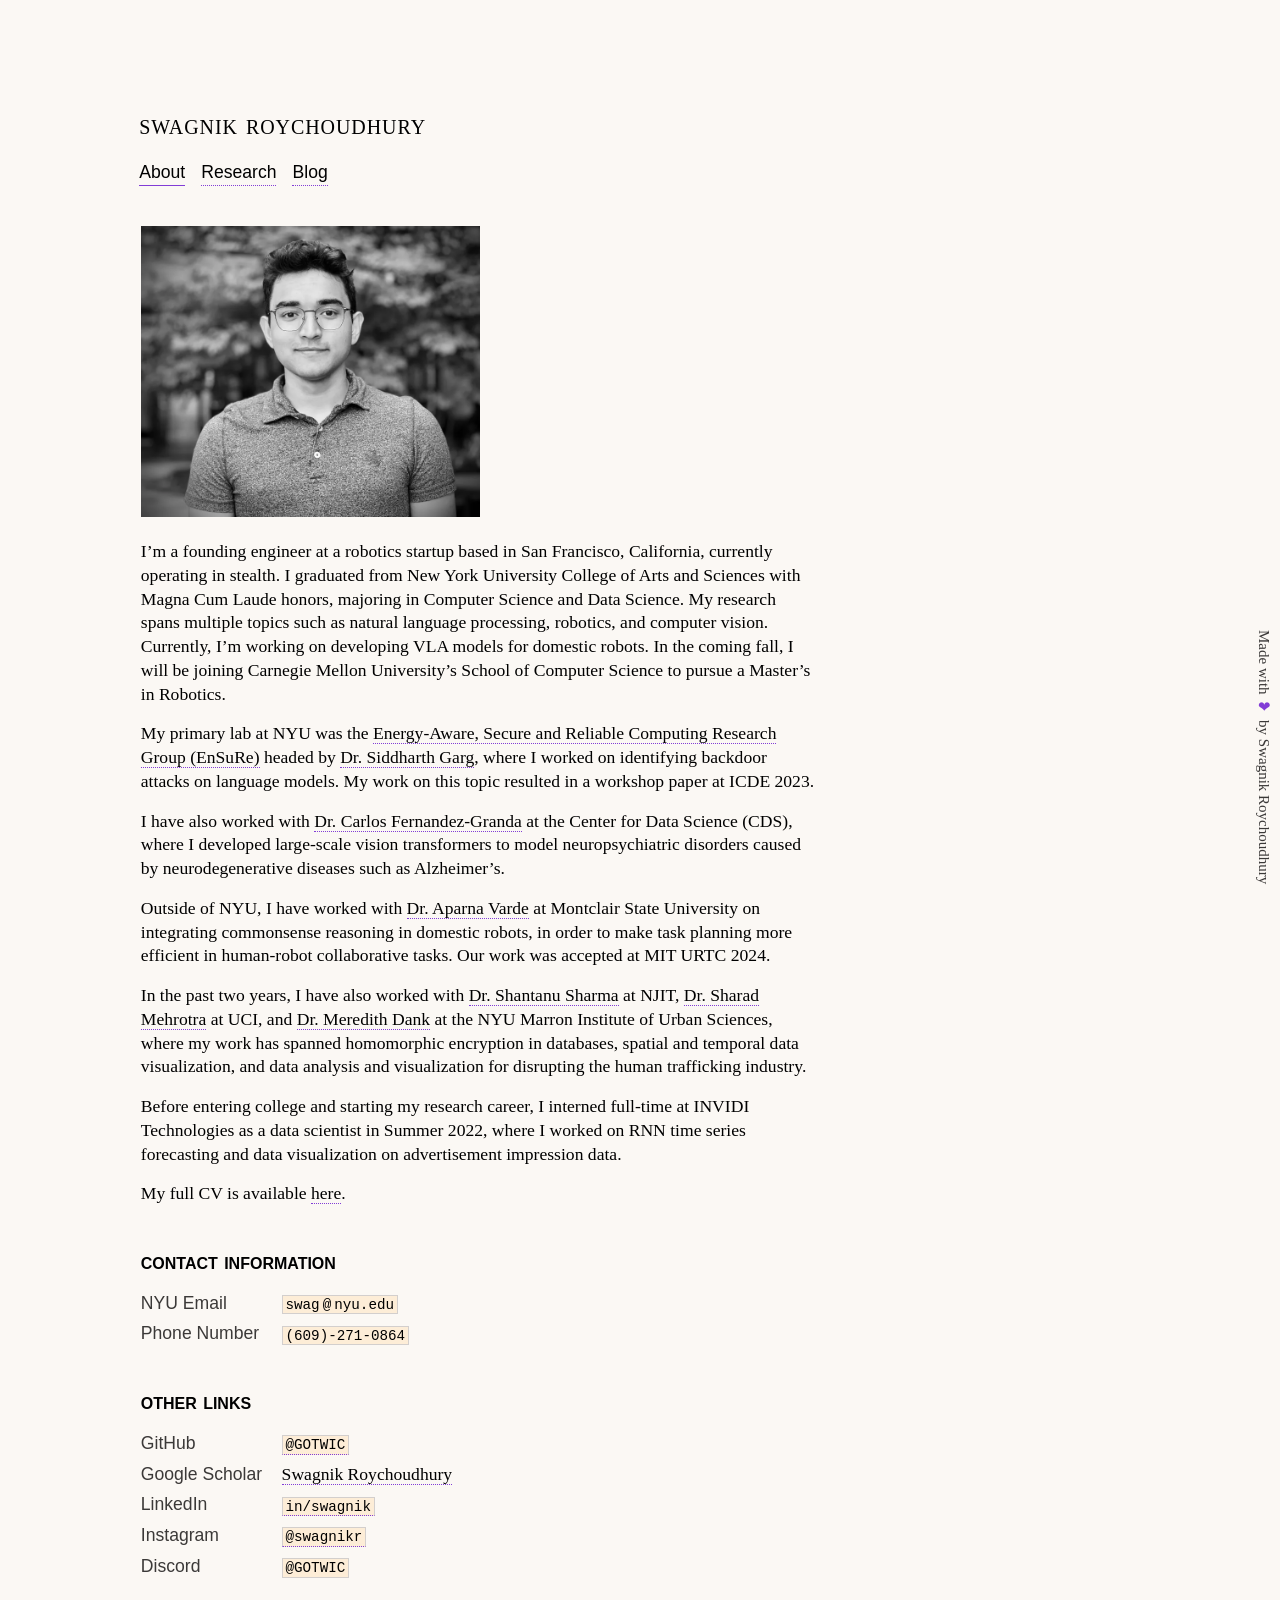
==== about/index.html @ 5b36ad72 "Fix broken links, mobile layout, blog panels; slim down assets - Fix broken/empty links on About and" ====
<!DOCTYPE html>
<html lang="en-us">

<head>
    <meta charset="utf-8">
    <meta name="viewport" content="width=device-width, initial-scale=1">
    <title>Swagnik • About</title>
    <meta name="description" content="Swagnik Roychoudhury: robotics, NLP and computer vision research. Master's in Robotics at Carnegie Mellon University.">
    <link rel="canonical" href="https://swagnik.org/about/">

    <meta name="theme-color" content="#fbf8f4" media="(prefers-color-scheme: light)">
    <meta name="theme-color" content="#181818" media="(prefers-color-scheme: dark)">
    <link rel="icon" href="../images/heart.ico" sizes="any">
    <link rel="apple-touch-icon" href="../images/apple-touch-icon.png">
    <meta name="apple-mobile-web-app-title" content="Swagnik Roychoudhury">
    <meta name="application-name" content="Swagnik Roychoudhury">

    <meta property="og:title" content="Swagnik Roychoudhury">
    <meta property="og:description" content="Robotics, NLP and computer vision research.">
    <meta property="og:type" content="website">
    <meta property="og:url" content="https://swagnik.org/about/">
    <meta property="og:image" content="https://swagnik.org/images/og-image.jpg">
    <meta name="twitter:card" content="summary_large_image">

    <link rel="stylesheet" href="../normalize.css">
    <link rel="stylesheet" href="../default.css">
</head>

<body>
    <header id="site-header">
        <h1 id="site-title"><a href="../about/" class="padded">Swagnik Roychoudhury</a></h1>
        <h1 id="site-title-small"><a href="../about/" class="padded">S.R.</a></h1>
        <nav class="header-links sans">
            <a href="../about/" class="padded" aria-current="page">About</a>
            <a href="../research/" class="padded">Research</a>
            <a href="../blog/" class="padded">Blog</a>
        </nav>
    </header>

    <main>
        <article>
            <figure class="full-width">
                <picture>
                    <source srcset="../images/bw1.webp" type="image/webp">
                    <img class="full-width-img" src="../images/bw1.jpg" width="800" height="688" decoding="async" alt="Swagnik Roychoudhury">
                </picture>
            </figure>

            <p>
                I&rsquo;m a founding engineer at a robotics startup based in San Francisco, California, currently operating in stealth.
                I graduated from New York University College of Arts and Sciences with Magna Cum Laude honors, majoring in Computer Science and Data Science.
                My research spans multiple topics such as natural language processing, robotics, and computer vision.
                Currently, I&rsquo;m working on developing VLA models for domestic robots.
                In the coming fall, I will be joining Carnegie Mellon University&rsquo;s School of Computer Science to pursue a Master&rsquo;s in Robotics.
            </p>

            <p>
                My primary lab at NYU was the <a href="https://wp.nyu.edu/ensure_group/">Energy-Aware, Secure and Reliable Computing Research Group (EnSuRe)</a> headed by <a href="https://wp.nyu.edu/ensure_group/pi/">Dr. Siddharth Garg</a>,
                where I worked on identifying backdoor attacks on language models. My work on this topic resulted in a workshop paper at ICDE 2023.
            </p>

            <p>
                I have also worked with <a href="https://math.nyu.edu/~cfgranda/">Dr. Carlos Fernandez-Granda</a> at the Center for Data Science (CDS),
                where I developed large-scale vision transformers to model neuropsychiatric disorders caused by neurodegenerative diseases such as Alzheimer&rsquo;s.
            </p>

            <p>
                Outside of NYU, I have worked with <a href="https://montclair-datascience.github.io/">Dr. Aparna Varde</a> at Montclair State University on integrating commonsense reasoning in domestic robots,
                in order to make task planning more efficient in human-robot collaborative tasks. Our work was accepted at MIT URTC 2024.
            </p>

            <p>
                In the past two years, I have also worked with <a href="https://web.njit.edu/~ss797/">Dr. Shantanu Sharma</a> at NJIT, <a href="https://www.ics.uci.edu/~sharad/">Dr. Sharad Mehrotra</a> at UCI, and <a href="https://marroninstitute.nyu.edu/people/meredith-dank">Dr. Meredith Dank</a> at the NYU Marron Institute of Urban Sciences,
                where my work has spanned homomorphic encryption in databases, spatial and temporal data visualization, and data analysis and visualization for disrupting the human trafficking industry.
            </p>

            <p>
                Before entering college and starting my research career, I interned full-time at INVIDI Technologies as a data scientist in Summer 2022, where I worked on RNN time series forecasting and data visualization on advertisement impression data.
            </p>

            <p>
                My full CV is available <a href="../files/documents/CV___Swagnik_Roychoudhury.pdf">here</a>.
            </p>

            <h2 id="contact-information">Contact Information</h2>
            <dl>
                <dt>NYU Email</dt>
                <dd><address><code>swag<span class="at-space">@</span>nyu.edu</code></address></dd>
                <dt>Phone Number</dt>
                <dd><address><code>(609)-271-0864</code></address></dd>
            </dl>

            <h2 id="other-links">Other Links</h2>
            <dl>
                <dt>GitHub</dt>
                <dd><a rel="noopener noreferrer" target="_blank" href="https://github.com/GOTWIC"><code>@GOTWIC</code></a></dd>
                <dt>Google Scholar</dt>
                <dd><a rel="noopener noreferrer" target="_blank" href="https://scholar.google.com/citations?hl=en&amp;user=ASw5mxEAAAAJ">Swagnik Roychoudhury</a></dd>
                <dt>LinkedIn</dt>
                <dd><a rel="noopener noreferrer" target="_blank" href="https://linkedin.com/in/swagnik"><code>in/swagnik</code></a></dd>
                <dt>Instagram</dt>
                <dd><a rel="noopener noreferrer" target="_blank" href="https://instagram.com/swagnikr"><code>@swagnikr</code></a></dd>
                <dt>Discord</dt>
                <dd><code>@GOTWIC</code></dd>
            </dl>
        </article>
    </main>

    <div class="rotated-text-container" aria-hidden="true">
        <p>Made with <span class="heart">❤</span> by Swagnik Roychoudhury</p>
    </div>
</body>

</html>
---- default.css ----
/* ---------- Fonts ---------- */

@font-face {
    font-family: "Cochineal";
    src: url('files/Cochineal/cochineal-roman.woff2') format('woff2');
    font-weight: normal;
    font-style: normal;
    font-display: swap;
}

@font-face {
    font-family: "Cochineal";
    src: url('files/Cochineal/cochineal-italic.woff2') format('woff2');
    font-weight: normal;
    font-style: italic;
    font-display: swap;
}

@font-face {
    font-family: "Cochineal";
    src: url('files/Cochineal/cochineal-bold.woff2') format('woff2');
    font-weight: bold;
    font-style: normal;
    font-display: swap;
}

@font-face {
    font-family: "Cochineal";
    src: url('files/Cochineal/cochineal-bolditalic.woff2') format('woff2');
    font-weight: bold;
    font-style: italic;
    font-display: swap;
}

@font-face {
    font-family: "Heliotrope";
    src: url('files/Heliotrope/heliotrope_ot_4_medium.woff2') format('woff2');
    font-weight: normal;
    font-style: normal;
    font-display: swap;
}

@font-face {
    font-family: "Heliotrope";
    src: url('files/Heliotrope/heliotrope_ot_4_medium_italic.woff2') format('woff2');
    font-weight: normal;
    font-style: italic;
    font-display: swap;
}

@font-face {
    font-family: "Heliotrope";
    src: url('files/Heliotrope/heliotrope_ot_6_semibold.woff2') format('woff2');
    font-weight: bold;
    font-style: normal;
    font-display: swap;
}

@font-face {
    font-family: "Heliotrope";
    src: url('files/Heliotrope/heliotrope_ot_6_semibold_italic.woff2') format('woff2');
    font-weight: bold;
    font-style: italic;
    font-display: swap;
}

@font-face {
    font-family: "Berkeley Mono";
    src: url('files/Berkeley/BerkeleyMono-Regular.woff2') format('woff2');
    font-weight: normal;
    font-style: normal;
    font-display: swap;
}

@font-face {
    font-family: "Berkeley Mono";
    src: url('files/Berkeley/BerkeleyMono-Italic.woff2') format('woff2');
    font-weight: normal;
    font-style: italic;
    font-display: swap;
}

@font-face {
    font-family: "Berkeley Mono";
    src: url('files/Berkeley/BerkeleyMono-Bold.woff2') format('woff2');
    font-weight: bold;
    font-style: normal;
    font-display: swap;
}

@font-face {
    font-family: "Berkeley Mono";
    src: url('files/Berkeley/BerkeleyMono-BoldItalic.woff2') format('woff2');
    font-weight: bold;
    font-style: italic;
    font-display: swap;
}

/* ---------- Theme ---------- */

:root {
    --page-width: 45rem;

    --sans-font: 'Heliotrope', sans-serif;
    --body-font: 'Cochineal', serif;
    --mono-font: 'Berkeley Mono', monospace;

    /* Light (default) */
    --foreground: #000;
    --background: #fbf8f4;
    --secondary: #3b3938;
    --tertiary: #d3cfcd;
    --accent: #823dd6;
    --accent-faint: #fdedd7;
    --scrollbar-track: #ece6df;
    --scrollbar-thumb: #c9bfd3;
    --scrollbar-thumb-hover: #b3a5c1;
}

@media (prefers-color-scheme: dark) {
    :root {
        --foreground: #ddd;
        --background: #181818;
        --secondary: #a2a29d;
        --tertiary: #494248;
        --accent: #a358ff;
        --accent-faint: #2f2035;
        --scrollbar-track: #12001b;
        --scrollbar-thumb: #493b50;
        --scrollbar-thumb-hover: #3a2f40;
    }
}

html {
    background-color: var(--accent-faint);
}

body {
    color: var(--foreground);
    background-color: var(--background);
    font-family: var(--body-font);
    font-size: 1.1rem;
    line-height: 1.35;
}

.secondary {
    color: var(--secondary);
    font-family: var(--sans-font);
}

.sans {
    font-family: var(--sans-font);
    font-style: normal;
}

code {
    padding: 0.05em 0.2em;
    font-size: 0.81em;
    font-family: var(--mono-font);
    line-height: 1em;
    vertical-align: baseline;
    background-color: var(--accent-faint);
    border: solid 1px var(--tertiary);
}

a code {
    border-bottom: dotted 1px var(--accent);
}

/* ---------- Layout ---------- */

html, body {
    margin: 0;
    padding: 0;
}

body {
    display: grid;
    row-gap: 2.5rem;
    grid-template-columns:
          7.5rem
        [content-start] minmax(0, var(--page-width)) [content-end]
          1fr;
    grid-template-rows: auto 1fr auto;
    min-height: 100vh;
}

header#site-header {
    margin: 0;
    margin-top: 5em;
    height: min-content;
    padding-left: 1.2rem;
    padding-right: 1.2rem;
}

header#site-header, body > main {
    grid-column: content;
    min-width: 0;
}

body > main > article {
    display: grid;
    grid-template-columns:
        [wide-start] 1.3rem
        [main-start] minmax(0, 1fr) [main-end]
          1.3rem [wide-end];
    row-gap: 1rem;
    min-width: 0;
    overflow-x: hidden;
}

body > main > article > * {
    grid-column: main;
    margin-top: 0;
    margin-bottom: 0;
}

figure.full-width {
    display: contents;
}

figure.full-width > * {
    grid-column: main;
}

.full-width-img {
    width: 50%;
    height: auto;
}

@media all and (max-width: 60em) {
    body {
        row-gap: 2rem;
        grid-template-columns:
              1fr
            [content-start] minmax(0, var(--page-width)) [content-end]
              1fr;
    }
}

@media all and (max-width: 45em) {
    body {
        row-gap: 1.3rem;
        grid-template-columns: [content-start] 1fr [content-end];
    }
}

/* ---------- Typography ---------- */

h1, h2, h3 {
    line-height: 1.25;
    font-family: var(--sans-font);
    font-weight: 600;
}

h1 {
    font-size: 1.6em;
    font-family: var(--body-font);
}

article header h1 {
    margin: 0;
}

h2 {
    margin: 0;
    margin-top: 25px !important;
    text-transform: lowercase;
    font-variant: small-caps;
    font-size: 1.3em;
}

p:first-child {
    margin-top: 0;
}

p:last-child {
    margin-bottom: 0;
}

img {
    max-width: 100%;
}

ul, ol {
    display: flex;
    flex-direction: column;
    gap: 1.1ex;
    padding-inline-start: 1em;
}

address {
    font-style: inherit;
    display: inline;
}

/* Email addresses in dl's */
address > code {
    overflow-wrap: anywhere;
}

span.at-space {
    padding: 0 3px;
}

/* ---------- Links ---------- */

a {
    text-decoration: none;
    color: var(--foreground);
    border-bottom: dotted 1.5px var(--accent);
}

a:hover, a:focus-visible {
    border-bottom: none;
    background-color: var(--accent-faint);
}

a[target="_blank"] {
    cursor: alias;
}

/* ---------- Site header ---------- */

#site-title, #site-title-small {
    text-transform: lowercase;
    font-variant: small-caps;
    letter-spacing: 0.7pt;
}

#site-title-small {
    display: none;
}

#site-title > a {
    color: inherit;
    border-bottom: none;
    font-weight: normal;
}

nav {
    display: inline-flex;
    flex-wrap: wrap;
    gap: 6px;
    font-weight: 500;
}

a.padded {
    margin-right: 10px;
}

a.padded:hover {
    padding-left: 5px;
    padding-right: 5px;
    border-radius: 3px;
    margin-left: -5px;
    margin-right: 5px;
}

a[aria-current="page"] {
    border-bottom-style: solid;
}

/* ---------- Definition lists (contact / links) ---------- */

dl {
    display: grid;
    grid-template-columns: 8em auto;
    row-gap: 7px;
}

dl dt {
    color: var(--secondary);
    font-family: var(--sans-font);
    font-weight: normal;
}

dl dd {
    margin-left: 0;
}

/* ---------- Feed lists (publications, blog) ---------- */

.feed-list {
    display: block;
    list-style-type: none;
    padding-left: 0;
}

.feed-list > li {
    display: grid;
    grid-template-columns: auto 1fr;
    align-items: baseline;
    column-gap: 10px;
    margin-bottom: 0.2em;
}

.date {
    font-size: 0.81em;
    font-family: var(--mono-font);
    line-height: 1em;
    color: var(--secondary);
    white-space: nowrap;
    margin-right: 1em;
}

.venue {
    margin: 0 3px;
}

/* ---------- Footer ("Made with ❤") ---------- */

.rotated-text-container {
    position: fixed;
    right: 0.4rem;
    bottom: 1rem;
    writing-mode: vertical-rl;
    white-space: nowrap;
    font-size: 15px;
    color: var(--secondary);
    z-index: 2000;
    pointer-events: none;
}

.rotated-text-container p {
    margin: 0;
}

.heart {
    color: var(--accent);
}

/* ---------- Scrollbar ---------- */

::-webkit-scrollbar {
    width: 10px;
}

::-webkit-scrollbar-track {
    background: var(--scrollbar-track);
}

::-webkit-scrollbar-thumb {
    background: var(--scrollbar-thumb);
}

::-webkit-scrollbar-thumb:hover {
    background: var(--scrollbar-thumb-hover);
}

/* ---------- Blog side panels ---------- */

.sidebar {
    box-sizing: border-box;
    position: fixed;
    top: 0;
    right: 0;
    width: 50%;
    height: 100%;
    padding: 5rem 5rem 4rem 8rem;
    overflow-y: auto;
    background-color: var(--background);
    box-shadow: -2px 0 5px rgba(0, 0, 0, 0.5);
    z-index: 1000;
    transform: translateX(100%);
    visibility: hidden;
    transition: transform 0.7s ease, visibility 0s linear 0.7s;
}

.sidebar.active {
    transform: none;
    visibility: visible;
    transition: transform 0.7s ease;
}

.sidebar h1 {
    font-size: 4rem;
    font-weight: bold;
    line-height: 1.2;
    margin-top: 0;
}

.sidebar p {
    font-size: 1.5rem;
    margin: 3rem 1rem 1rem 0;
    line-height: 1.6;
}

.sidebar li {
    font-size: 1.3rem;
    margin-bottom: 1rem;
    margin-left: 2rem;
    line-height: 1.3;
}

.sidebar-close {
    position: absolute;
    top: 1.5rem;
    right: 1.5rem;
    font: inherit;
    font-size: 2rem;
    line-height: 1;
    color: var(--secondary);
    background: none;
    border: none;
    cursor: pointer;
    padding: 0.2em 0.4em;
    border-radius: 3px;
}

.sidebar-close:hover, .sidebar-close:focus-visible {
    color: var(--foreground);
    background-color: var(--accent-faint);
}

@media (prefers-reduced-motion: reduce) {
    .sidebar, .sidebar.active {
        transition: none;
    }
}

/* ---------- Narrow screens ---------- */

@media all and (max-width: 60em) {
    dl {
        grid-template-columns: auto;
    }

    dl dd {
        margin-left: 2em;
    }

    header#site-header {
        margin-top: 60px;
        padding-top: 10px;
        padding-bottom: 10px;
        border-bottom: solid 2px var(--tertiary);
        display: flex;
        justify-content: space-between;
    }

    header#site-header #site-title {
        display: inline-block;
        vertical-align: text-top;
        margin: 0;
        font-size: 1em;
        text-transform: uppercase;
    }

    header#site-header a {
        border-bottom: none;
    }

    #site-title a {
        font-weight: bold;
    }

    .sidebar {
        width: 80%;
        padding: 4rem 2.5rem 3rem 3rem;
    }

    .sidebar h1 {
        font-size: 2.6rem;
    }
}

@media all and (max-width: 45em) {
    body {
        font-size: 1rem;
    }

    header#site-header {
        margin-top: 0;
    }

    header#site-header #site-title {
        display: none;
    }

    header#site-header #site-title-small {
        display: inline-block;
        vertical-align: text-top;
        margin: 0;
        font-size: 1em;
        text-transform: none;
        font-weight: bold;
    }

    .feed-list > li {
        display: block;
        margin-bottom: 0.8em;
    }

    .date {
        display: block;
        margin-bottom: 0.25em;
    }

    .rotated-text-container {
        display: none;
    }

    .sidebar {
        width: 100%;
        padding: 3.5rem 1.3rem 2.5rem;
    }

    .sidebar h1 {
        font-size: 2rem;
    }

    .sidebar p {
        font-size: 1.15rem;
        margin-top: 1.5rem;
        margin-right: 0;
    }

    .sidebar li {
        font-size: 1.05rem;
        margin-left: 0.5rem;
    }

    .sidebar-close {
        top: 0.8rem;
        right: 0.8rem;
    }
}
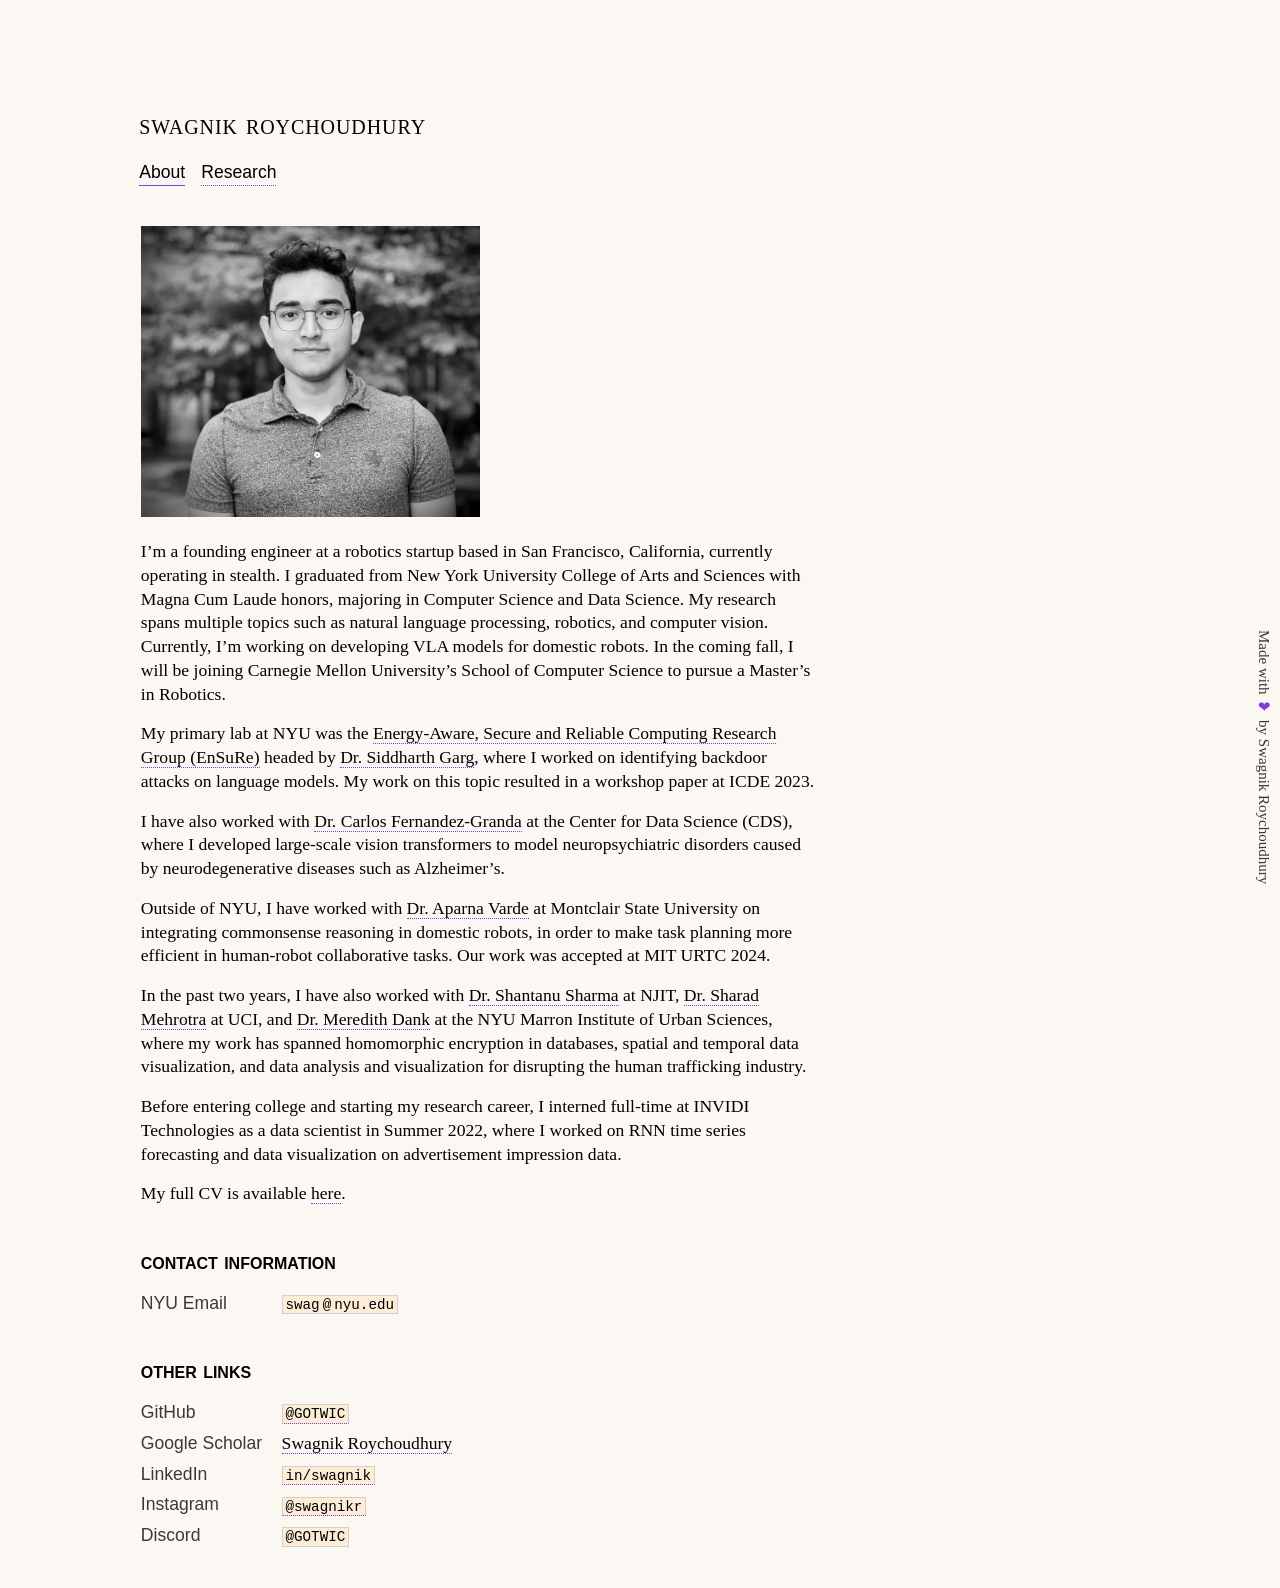
==== commit b1e3ea46: "Hide blog link, remove phone number, update CV - Remove Blog from the nav on all pages; noindex the " ====
--- a/about/index.html
+++ b/about/index.html
@@ -33,7 +33,6 @@
         <nav class="header-links sans">
             <a href="../about/" class="padded" aria-current="page">About</a>
             <a href="../research/" class="padded">Research</a>
-            <a href="../blog/" class="padded">Blog</a>
         </nav>
     </header>
 
@@ -86,8 +85,6 @@
             <dl>
                 <dt>NYU Email</dt>
                 <dd><address><code>swag<span class="at-space">@</span>nyu.edu</code></address></dd>
-                <dt>Phone Number</dt>
-                <dd><address><code>(609)-271-0864</code></address></dd>
             </dl>
 
             <h2 id="other-links">Other Links</h2>
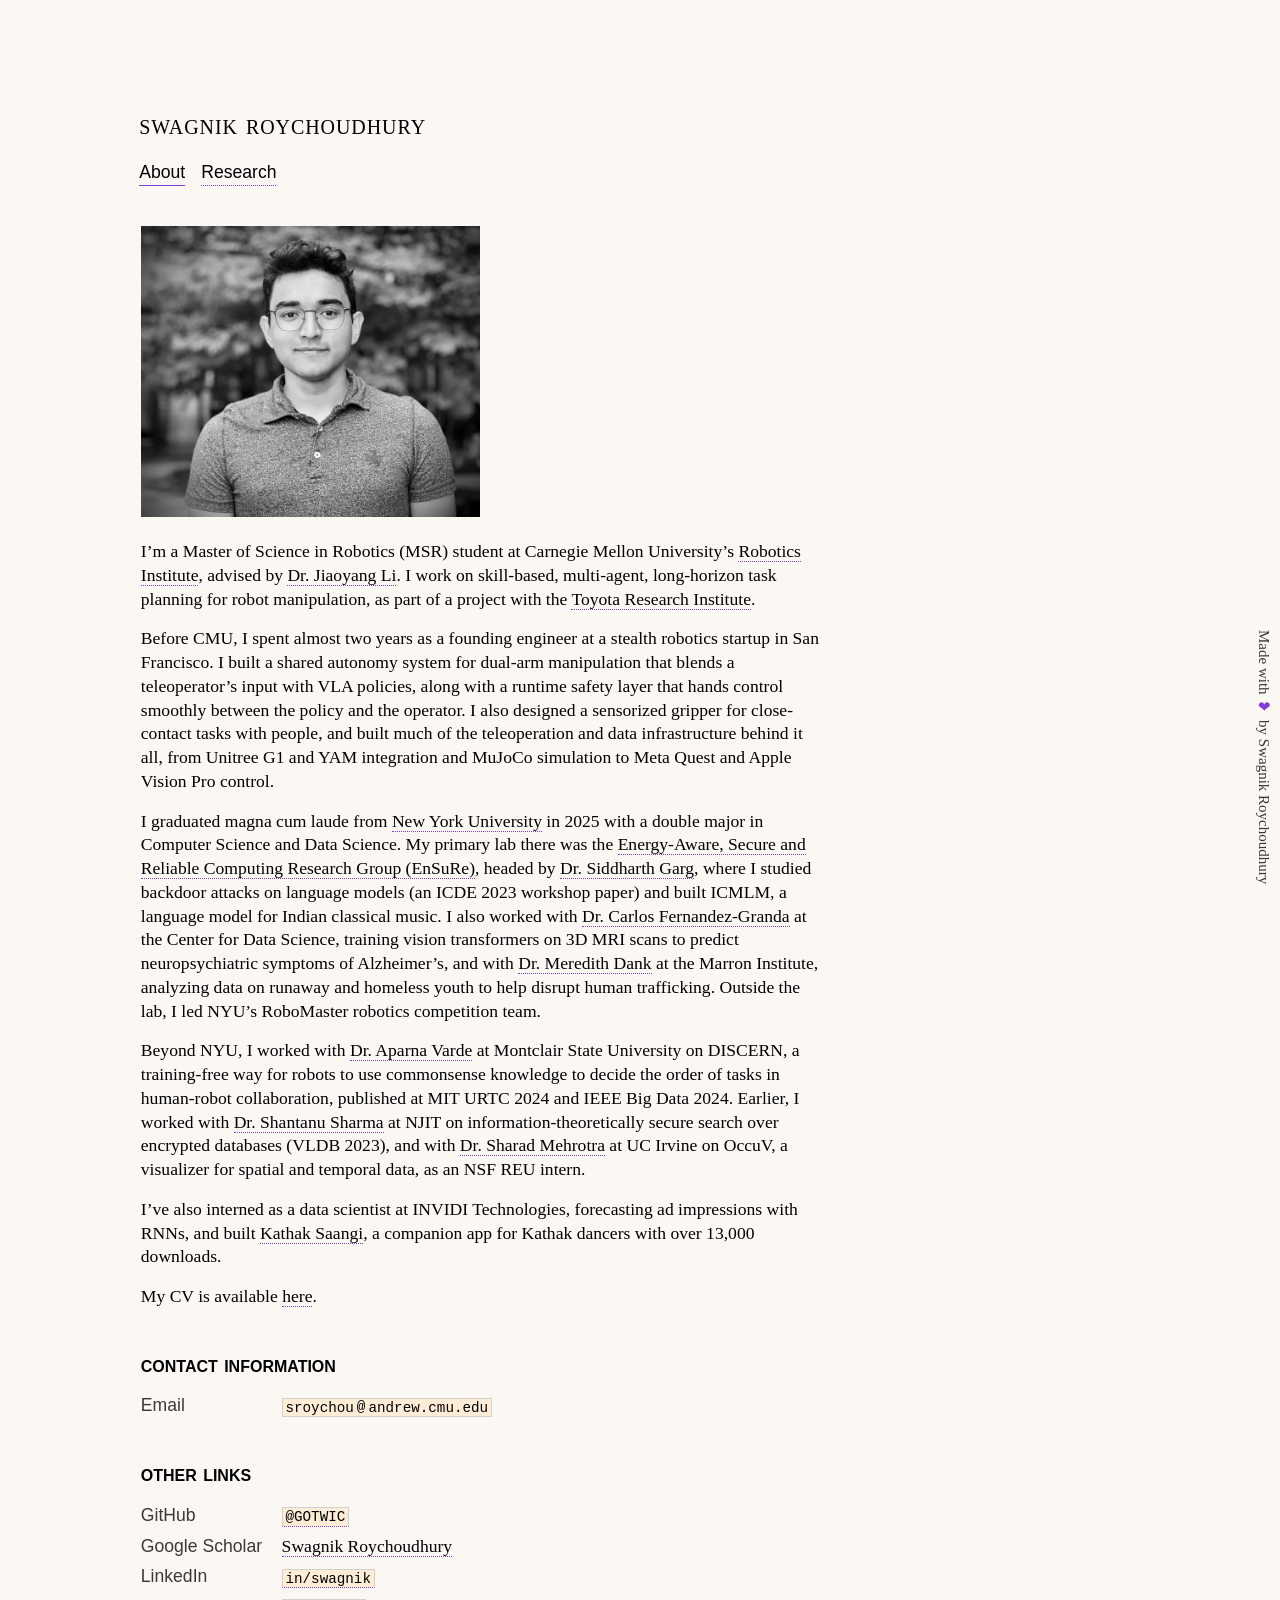
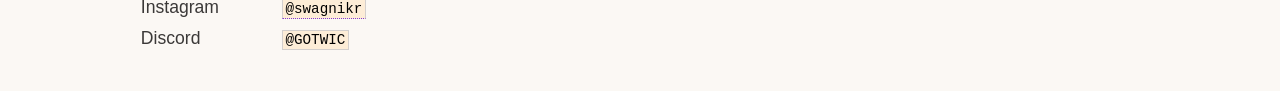
==== commit cf0ab322: "Update About bio and Research page for CMU - Rewrite About bio: CMU MSR (advised by Jiaoyang Li, TRI" ====
--- a/about/index.html
+++ b/about/index.html
@@ -5,7 +5,7 @@
     <meta charset="utf-8">
     <meta name="viewport" content="width=device-width, initial-scale=1">
     <title>Swagnik • About</title>
-    <meta name="description" content="Swagnik Roychoudhury: robotics, NLP and computer vision research. Master's in Robotics at Carnegie Mellon University.">
+    <meta name="description" content="Swagnik Roychoudhury is a Master of Science in Robotics student at Carnegie Mellon University working on long-horizon task planning for manipulation.">
     <link rel="canonical" href="https://swagnik.org/about/">
 
     <meta name="theme-color" content="#fbf8f4" media="(prefers-color-scheme: light)">
@@ -16,7 +16,7 @@
     <meta name="application-name" content="Swagnik Roychoudhury">
 
     <meta property="og:title" content="Swagnik Roychoudhury">
-    <meta property="og:description" content="Robotics, NLP and computer vision research.">
+    <meta property="og:description" content="MSR student at CMU's Robotics Institute. Robot manipulation, shared autonomy and task planning.">
     <meta property="og:type" content="website">
     <meta property="og:url" content="https://swagnik.org/about/">
     <meta property="og:image" content="https://swagnik.org/images/og-image.jpg">
@@ -46,45 +46,44 @@
             </figure>
 
             <p>
-                I&rsquo;m a founding engineer at a robotics startup based in San Francisco, California, currently operating in stealth.
-                I graduated from New York University College of Arts and Sciences with Magna Cum Laude honors, majoring in Computer Science and Data Science.
-                My research spans multiple topics such as natural language processing, robotics, and computer vision.
-                Currently, I&rsquo;m working on developing VLA models for domestic robots.
-                In the coming fall, I will be joining Carnegie Mellon University&rsquo;s School of Computer Science to pursue a Master&rsquo;s in Robotics.
+                I&rsquo;m a Master of Science in Robotics (MSR) student at Carnegie Mellon University&rsquo;s <a href="https://www.ri.cmu.edu/">Robotics Institute</a>, advised by <a href="https://jiaoyangli.me/">Dr. Jiaoyang Li</a>.
+                I work on skill-based, multi-agent, long-horizon task planning for robot manipulation, as part of a project with the <a href="https://www.tri.global/">Toyota Research Institute</a>.
             </p>
 
             <p>
-                My primary lab at NYU was the <a href="https://wp.nyu.edu/ensure_group/">Energy-Aware, Secure and Reliable Computing Research Group (EnSuRe)</a> headed by <a href="https://wp.nyu.edu/ensure_group/pi/">Dr. Siddharth Garg</a>,
-                where I worked on identifying backdoor attacks on language models. My work on this topic resulted in a workshop paper at ICDE 2023.
+                Before CMU, I spent almost two years as a founding engineer at a stealth robotics startup in San Francisco.
+                I built a shared autonomy system for dual-arm manipulation that blends a teleoperator&rsquo;s input with VLA policies, along with a runtime safety layer that hands control smoothly between the policy and the operator.
+                I also designed a sensorized gripper for close-contact tasks with people, and built much of the teleoperation and data infrastructure behind it all, from Unitree G1 and YAM integration and MuJoCo simulation to Meta Quest and Apple Vision Pro control.
             </p>
 
             <p>
-                I have also worked with <a href="https://math.nyu.edu/~cfgranda/">Dr. Carlos Fernandez-Granda</a> at the Center for Data Science (CDS),
-                where I developed large-scale vision transformers to model neuropsychiatric disorders caused by neurodegenerative diseases such as Alzheimer&rsquo;s.
+                I graduated magna cum laude from <a href="https://cas.nyu.edu/">New York University</a> in 2025 with a double major in Computer Science and Data Science.
+                My primary lab there was the <a href="https://wp.nyu.edu/ensure_group/">Energy-Aware, Secure and Reliable Computing Research Group (EnSuRe)</a>, headed by <a href="https://wp.nyu.edu/ensure_group/pi/">Dr. Siddharth Garg</a>,
+                where I studied backdoor attacks on language models (an ICDE 2023 workshop paper) and built ICMLM, a language model for Indian classical music.
+                I also worked with <a href="https://math.nyu.edu/~cfgranda/">Dr. Carlos Fernandez-Granda</a> at the Center for Data Science, training vision transformers on 3D MRI scans to predict neuropsychiatric symptoms of Alzheimer&rsquo;s,
+                and with <a href="https://marroninstitute.nyu.edu/people/meredith-dank">Dr. Meredith Dank</a> at the Marron Institute, analyzing data on runaway and homeless youth to help disrupt human trafficking.
+                Outside the lab, I led NYU&rsquo;s RoboMaster robotics competition team.
             </p>
 
             <p>
-                Outside of NYU, I have worked with <a href="https://montclair-datascience.github.io/">Dr. Aparna Varde</a> at Montclair State University on integrating commonsense reasoning in domestic robots,
-                in order to make task planning more efficient in human-robot collaborative tasks. Our work was accepted at MIT URTC 2024.
+                Beyond NYU, I worked with <a href="https://montclair-datascience.github.io/">Dr. Aparna Varde</a> at Montclair State University on DISCERN, a training-free way for robots to use commonsense knowledge to decide the order of tasks in human-robot collaboration, published at MIT URTC 2024 and IEEE Big Data 2024.
+                Earlier, I worked with <a href="https://web.njit.edu/~ss797/">Dr. Shantanu Sharma</a> at NJIT on information-theoretically secure search over encrypted databases (VLDB 2023),
+                and with <a href="https://www.ics.uci.edu/~sharad/">Dr. Sharad Mehrotra</a> at UC Irvine on OccuV, a visualizer for spatial and temporal data, as an NSF REU intern.
             </p>
 
             <p>
-                In the past two years, I have also worked with <a href="https://web.njit.edu/~ss797/">Dr. Shantanu Sharma</a> at NJIT, <a href="https://www.ics.uci.edu/~sharad/">Dr. Sharad Mehrotra</a> at UCI, and <a href="https://marroninstitute.nyu.edu/people/meredith-dank">Dr. Meredith Dank</a> at the NYU Marron Institute of Urban Sciences,
-                where my work has spanned homomorphic encryption in databases, spatial and temporal data visualization, and data analysis and visualization for disrupting the human trafficking industry.
+                I&rsquo;ve also interned as a data scientist at INVIDI Technologies, forecasting ad impressions with RNNs,
+                and built <a href="https://apple.co/30KcmoW">Kathak Saangi</a>, a companion app for Kathak dancers with over 13,000 downloads.
             </p>
 
             <p>
-                Before entering college and starting my research career, I interned full-time at INVIDI Technologies as a data scientist in Summer 2022, where I worked on RNN time series forecasting and data visualization on advertisement impression data.
-            </p>
-
-            <p>
-                My full CV is available <a href="../files/documents/CV___Swagnik_Roychoudhury.pdf">here</a>.
+                My CV is available <a href="../files/documents/CV___Swagnik_Roychoudhury.pdf">here</a>.
             </p>
 
             <h2 id="contact-information">Contact Information</h2>
             <dl>
-                <dt>NYU Email</dt>
-                <dd><address><code>swag<span class="at-space">@</span>nyu.edu</code></address></dd>
+                <dt>Email</dt>
+                <dd><address><code>sroychou<span class="at-space">@</span>andrew.cmu.edu</code></address></dd>
             </dl>
 
             <h2 id="other-links">Other Links</h2>
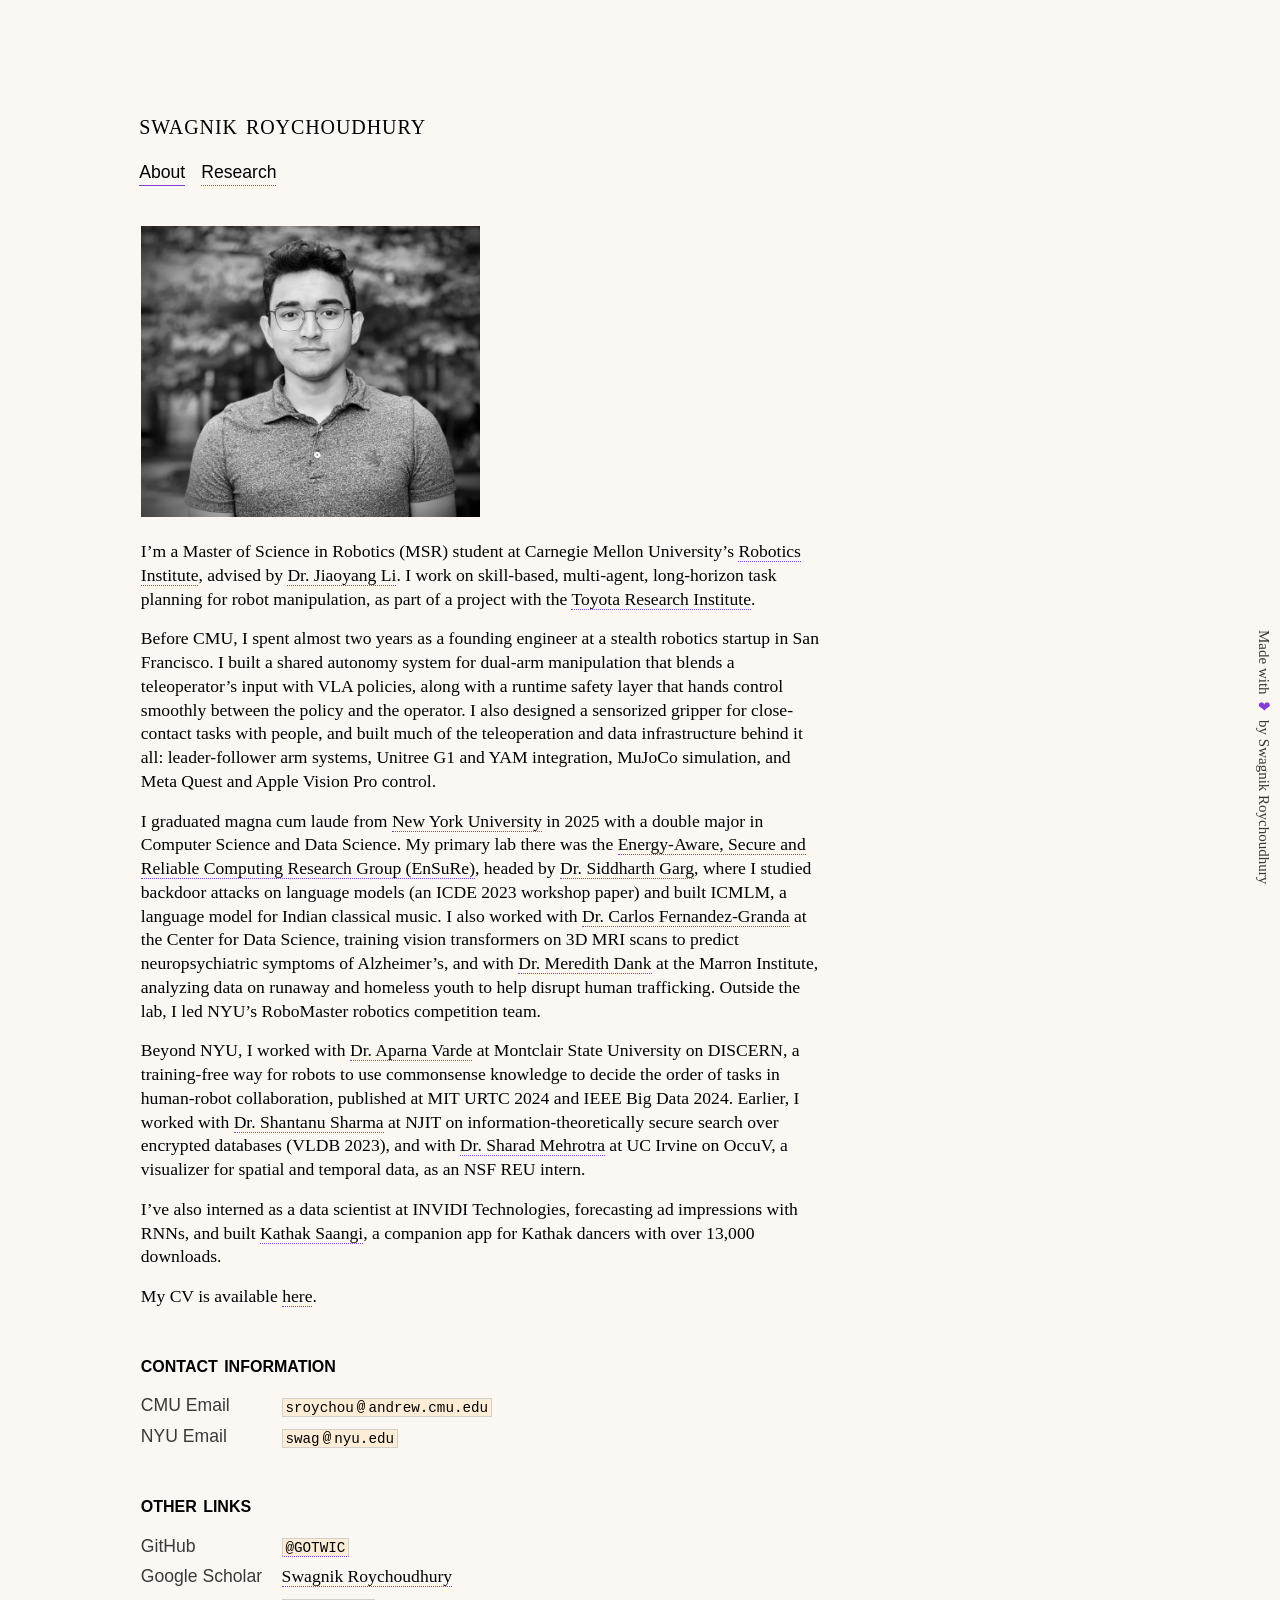
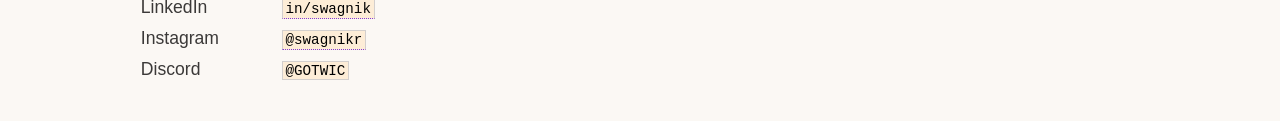
==== commit e1657a38: "About: list both emails; add leader-follower systems Co-Authored-By: Claude Opus 5.5 <noreply@anthro" ====
--- a/about/index.html
+++ b/about/index.html
@@ -53,7 +53,7 @@
             <p>
                 Before CMU, I spent almost two years as a founding engineer at a stealth robotics startup in San Francisco.
                 I built a shared autonomy system for dual-arm manipulation that blends a teleoperator&rsquo;s input with VLA policies, along with a runtime safety layer that hands control smoothly between the policy and the operator.
-                I also designed a sensorized gripper for close-contact tasks with people, and built much of the teleoperation and data infrastructure behind it all, from Unitree G1 and YAM integration and MuJoCo simulation to Meta Quest and Apple Vision Pro control.
+                I also designed a sensorized gripper for close-contact tasks with people, and built much of the teleoperation and data infrastructure behind it all: leader-follower arm systems, Unitree G1 and YAM integration, MuJoCo simulation, and Meta Quest and Apple Vision Pro control.
             </p>
 
             <p>
@@ -82,8 +82,10 @@
 
             <h2 id="contact-information">Contact Information</h2>
             <dl>
-                <dt>Email</dt>
+                <dt>CMU Email</dt>
                 <dd><address><code>sroychou<span class="at-space">@</span>andrew.cmu.edu</code></address></dd>
+                <dt>NYU Email</dt>
+                <dd><address><code>swag<span class="at-space">@</span>nyu.edu</code></address></dd>
             </dl>
 
             <h2 id="other-links">Other Links</h2>
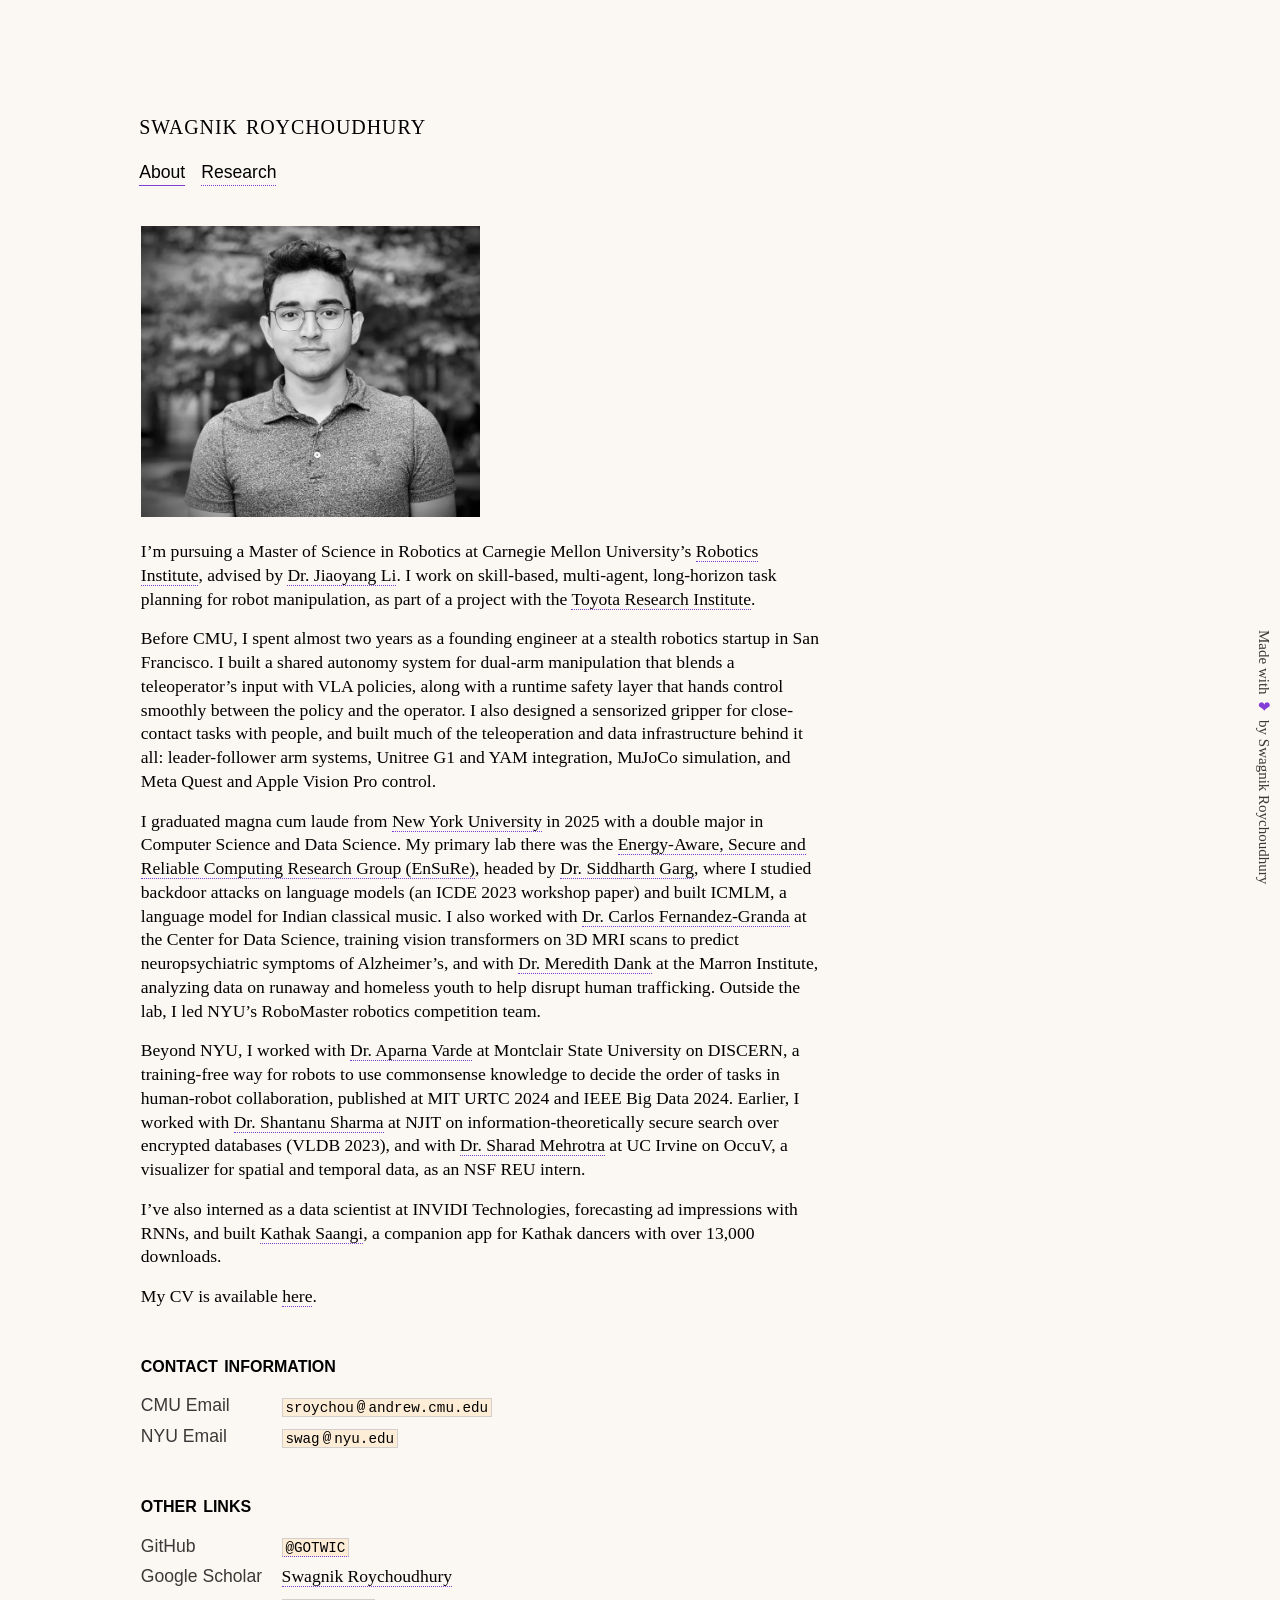
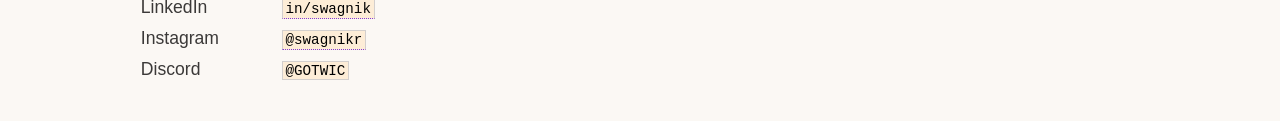
==== commit 898944b3: "About: reword the opening sentence Co-Authored-By: Claude Opus 5.5 <noreply@anthropic.com>" ====
--- a/about/index.html
+++ b/about/index.html
@@ -46,7 +46,7 @@
             </figure>
 
             <p>
-                I&rsquo;m a Master of Science in Robotics (MSR) student at Carnegie Mellon University&rsquo;s <a href="https://www.ri.cmu.edu/">Robotics Institute</a>, advised by <a href="https://jiaoyangli.me/">Dr. Jiaoyang Li</a>.
+                I&rsquo;m pursuing a Master of Science in Robotics at Carnegie Mellon University&rsquo;s <a href="https://www.ri.cmu.edu/">Robotics Institute</a>, advised by <a href="https://jiaoyangli.me/">Dr. Jiaoyang Li</a>.
                 I work on skill-based, multi-agent, long-horizon task planning for robot manipulation, as part of a project with the <a href="https://www.tri.global/">Toyota Research Institute</a>.
             </p>
 
